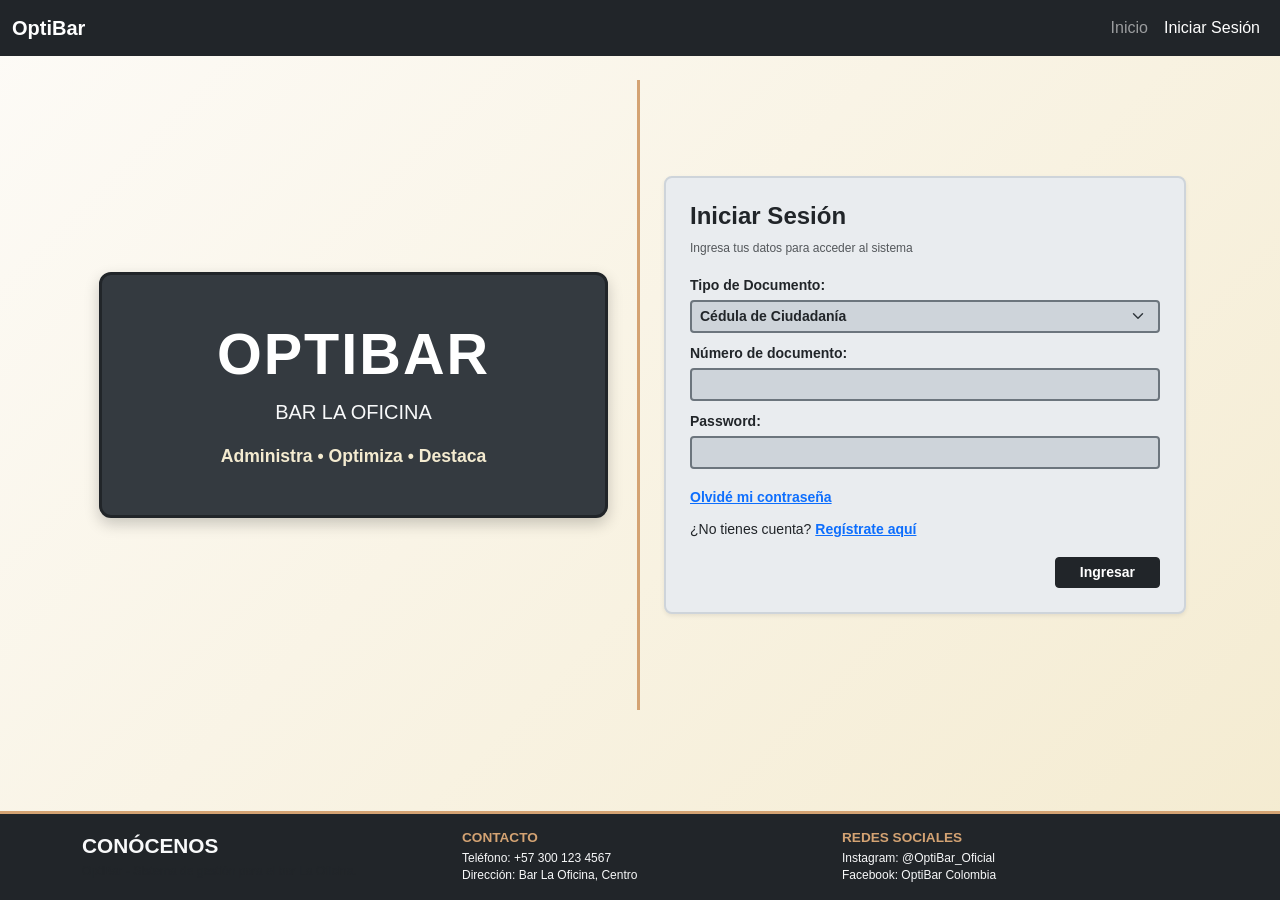
==== login_usuarios.html @ 6a6daa04 "TAMAÑO" ====
<!DOCTYPE html>
<html lang="es">
<head>
    <meta charset="UTF-8">
    <meta name="viewport" content="width=device-width, initial-scale=1.0">
    <title>OptiBar - Iniciar Sesión</title>
    
    <!-- Bootstrap 5 local -->
    <link rel="stylesheet" href="estilos_css/bootstrap.css">
    <!-- Hoja de estilos del login -->
    <link rel="stylesheet" href="estilos_css/estilo_login.css">
</head>
<body class="fondo-bar-cálido d-flex flex-column min-vh-100">

    <!-- BARRA DE NAVEGACIÓN -->
    <nav class="navbar navbar-expand-lg navbar-dark bg-dark">
        <div class="container-fluid">
            <a class="navbar-brand fw-bold" href="index.html">OptiBar</a>
            <div class="collapse navbar-collapse justify-content-end" id="navbarNav">
                <ul class="navbar-nav">
                    <li class="nav-item">
                        <a class="nav-link" href="index.html">Inicio</a>
                    </li>
                    <li class="nav-item">
                        <a class="nav-link active" href="login_usuarios.html">Iniciar Sesión</a>
                    </li>
                </ul>
            </div>
        </div>
    </nav>

    <!-- CONTENEDOR PRINCIPAL -->
    <div class="container mt-4 mb-5 flex-grow-1">
        <div class="row d-flex align-items-stretch contenedor-altura-completa">
            
            <!-- COLUMNA IZQUIERDA: OPTIBAR Gigante al margen del recuadro -->
            <div class="col-md-6 border-divider-vertical d-flex align-items-center justify-content-center p-3">
                <div class="caja-titulo-marca-oscura text-center">
                    <h1 class="fw-bold text-white mb-2 titulo-optibar-gigante">OPTIBAR</h1>
                    <p class="fs-5 text-light text-uppercase mb-3">BAR LA OFICINA</p>
                    <p class="texto-eslogan-beige fw-bold mb-0">Administra • Optimiza • Destaca</p>
                </div>
            </div>

            <!-- COLUMNA DERECHA: Formulario de Iniciar Sesión -->
            <div class="col-md-6 d-flex align-items-center p-4">
                <div class="w-100 p-4 caja-formulario-gris shadow-sm">
                    
                    <h4 class="fw-bold mb-2 text-dark">Iniciar Sesión</h4>
                    <p class="mb-3 text-muted texto-arial-black" style="font-size: 0.75rem;">
                        Ingresa tus datos para acceder al sistema
                    </p>

                    <form>
                        <!-- Campo: Tipo de Documento -->
                        <div class="mb-2">
                            <label class="form-label fw-bold small mb-1">Tipo de Documento:</label>
                            <select class="form-select form-select-sm input-fondo-oscuro">
                                <option selected>Cédula de Ciudadanía</option>
                                <option value="1">Tarjeta de Identidad</option>
                                <option value="2">Cédula de Extranjería</option>
                                <option value="3">Pasaporte</option>
                            </select>
                        </div>

                        <!-- Campo: Número de documento -->
                        <div class="mb-2">
                            <label class="form-label fw-bold small mb-1">Número de documento:</label>
                            <input type="number" class="form-control form-control-sm input-fondo-oscuro">
                        </div>

                        <!-- Campo: Password -->
                        <div class="mb-3">
                            <label class="form-label fw-bold small mb-1">Password:</label>
                            <input type="password" class="form-control form-control-sm input-fondo-oscuro">
                        </div>

                        <!-- Enlaces -->
                        <div class="mb-2">
                            <a href="recuperacion_password.html" class="text-primary fw-bold small text-decoration-underline">
                                Olvidé mi contraseña
                            </a>
                        </div>
                        <div class="mb-3">
                            <span class="small">¿No tienes cuenta? </span>
                            <a href="registro_usuarios.html" class="text-primary fw-bold small text-decoration-underline">
                                Regístrate aquí
                            </a>
                        </div>

                        <!-- Botón Ingresar -->
                        <div class="text-end">
                            <button type="button" class="btn btn-dark btn-sm px-4 py-1 fw-bold">
                                Ingresar
                            </button>
                        </div>
                    </form>

                </div>
            </div>

        </div>
    </div>

    <!-- SECCIÓN CONÓCENOS AL FINAL DE LA PÁGINA (FOOTER) -->
    <footer class="footer-conocenos py-3 mt-auto">
        <div class="container text-center text-md-start">
            <div class="row align-items-center">
                <div class="col-md-4 mb-2 mb-md-0">
                    <h3 class="fw-bold text-uppercase mb-1">CONÓCENOS</h3>
                    <p class="text-muted mb-0">OptiBar - Sistema de gestión para el bar La Oficina.</p>
                </div>
                <div class="col-md-4 mb-2 mb-md-0">
                    <h6 class="fw-bold text-uppercase mb-1">Contacto</h6>
                    <p class="mb-0">Teléfono: +57 300 123 4567</p>
                    <p class="mb-0">Dirección: Bar La Oficina, Centro</p>
                </div>
                <div class="col-md-4">
                    <h6 class="fw-bold text-uppercase mb-1">Redes Sociales</h6>
                    <p class="mb-0">Instagram: @OptiBar_Oficial</p>
                    <p class="mb-0">Facebook: OptiBar Colombia</p>
                </div>
            </div>
        </div>
    </footer>

</body>
</html>
---- estilos_css/estilo_login.css ----
/* Tipografía Arial Black */
body {
    font-family: 'Arial Black', Gadget, sans-serif;
}

.texto-arial-black {
    font-family: 'Arial Black', Gadget, sans-serif;
}

/* Fondo con tonos cálidos ambiente bar */
.fondo-bar-cálido {
    background: linear-gradient(135deg, #fdfbf7 0%, #f4ebd0 100%);
    min-height: 100vh;
}

/* Contenedor principal */
.contenedor-altura-completa {
    min-height: 70vh;
}

/* Línea divisoria vertical */
.border-divider-vertical {
    border-right: 3px solid #d4a373;
}

/* Cuadro grande del formulario en gris claro */
.caja-formulario-gris {
    background-color: #e9ecef !important;
    border: 2px solid #ced4da;
    border-radius: 8px;
}

/* Campos de entrada (inputs y selects) en gris más oscuro */
.input-fondo-oscuro {
    background-color: #ced4da !important;
    border: 2px solid #6c757d !important;
    color: #212529 !important;
    font-weight: bold;
}

/* Cuadro oscuro izquierdo */
.caja-titulo-marca-oscura {
    background-color: #343a40;
    color: #ffffff;
    border: 3px solid #212529;
    border-radius: 12px;
    padding: 45px 15px; /* Padding ajustado para dar más espacio a los lados */
    width: 95%;
    box-shadow: 0 6px 15px rgba(0,0,0,0.2);
}

/* TITULO OPTIBAR GIGANTE CASI AL MARGEN */
.titulo-optibar-gigante {
    font-size: 3.6rem; /* Tamaño extra grande para ocupar todo el ancho */
    letter-spacing: 2px;
}

/* Eslogan en tono beige claro */
.texto-eslogan-beige {
    color: #f4ebd0 !important;
    font-size: 1.1rem;
}

/* Pie de página (Footer) CONÓCENOS */
.footer-conocenos {
    background-color: #212529;
    color: #f8f9fa;
    border-top: 3px solid #d4a373;
}

.footer-conocenos h3 {
    font-size: 1.3rem;
}

.footer-conocenos h6 {
    font-size: 0.85rem;
    color: #d4a373;
}

.footer-conocenos p {
    font-size: 0.75rem;
    line-height: 1.4;
}
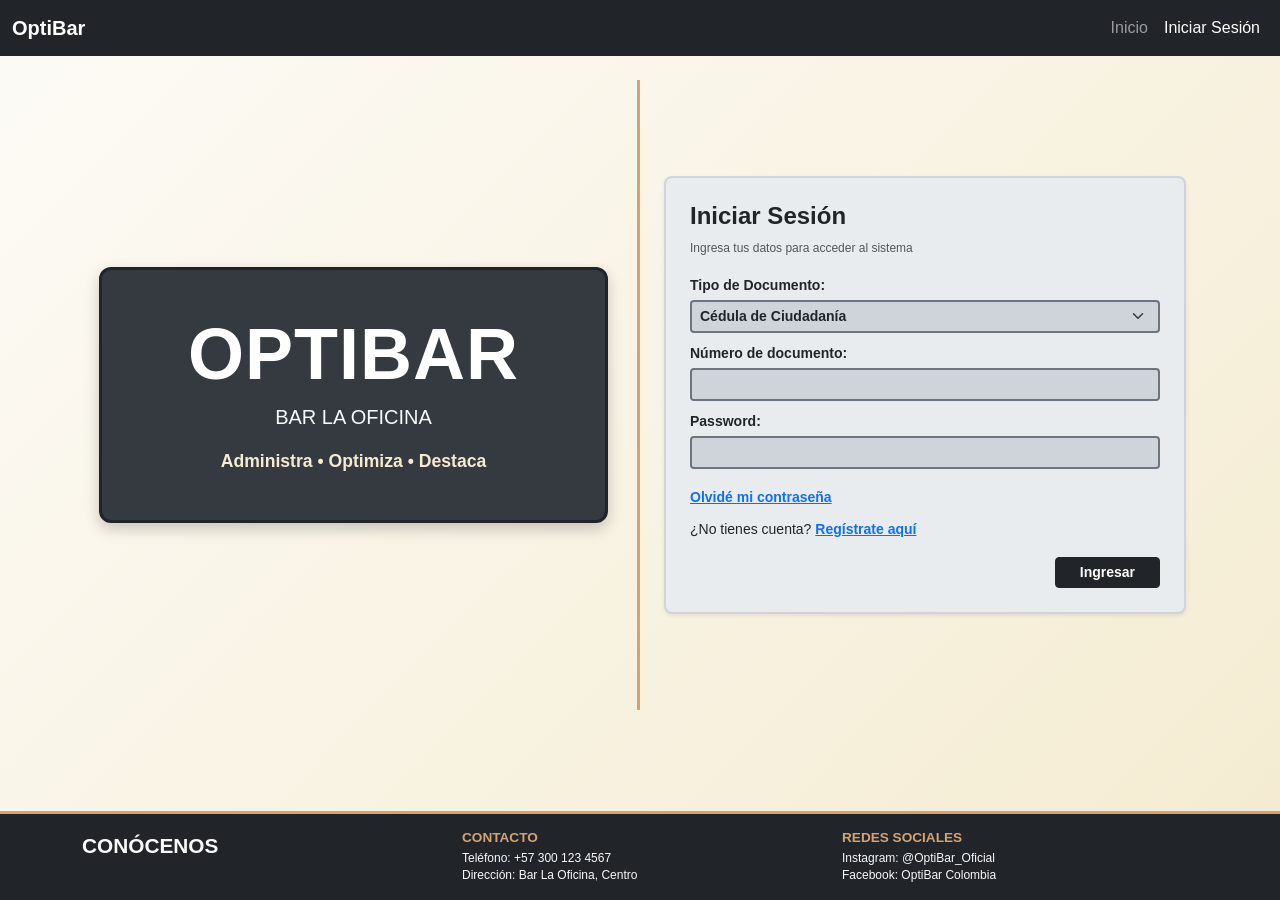
==== commit 0658eb79: "Correcion tamano NAME" ====
--- a/login_usuarios.html
+++ b/login_usuarios.html
@@ -33,10 +33,10 @@
     <div class="container mt-4 mb-5 flex-grow-1">
         <div class="row d-flex align-items-stretch contenedor-altura-completa">
             
-            <!-- COLUMNA IZQUIERDA: OPTIBAR Gigante al margen del recuadro -->
+            <!-- COLUMNA IZQUIERDA: OPTIBAR al máximo tamaño del recuadro -->
             <div class="col-md-6 border-divider-vertical d-flex align-items-center justify-content-center p-3">
                 <div class="caja-titulo-marca-oscura text-center">
-                    <h1 class="fw-bold text-white mb-2 titulo-optibar-gigante">OPTIBAR</h1>
+                    <h1 class="fw-bold text-white mb-2 titulo-optibar-maximo">OPTIBAR</h1>
                     <p class="fs-5 text-light text-uppercase mb-3">BAR LA OFICINA</p>
                     <p class="texto-eslogan-beige fw-bold mb-0">Administra • Optimiza • Destaca</p>
                 </div>
--- a/estilos_css/estilo_login.css
+++ b/estilos_css/estilo_login.css
@@ -38,21 +38,22 @@
     font-weight: bold;
 }
 
-/* Cuadro oscuro izquierdo */
+/* Cuadro oscuro izquierdo con padding horizontal más estrecho para aprovechar el ancho */
 .caja-titulo-marca-oscura {
     background-color: #343a40;
     color: #ffffff;
     border: 3px solid #212529;
     border-radius: 12px;
-    padding: 45px 15px; /* Padding ajustado para dar más espacio a los lados */
+    padding: 45px 10px; 
     width: 95%;
     box-shadow: 0 6px 15px rgba(0,0,0,0.2);
 }
 
-/* TITULO OPTIBAR GIGANTE CASI AL MARGEN */
-.titulo-optibar-gigante {
-    font-size: 3.6rem; /* Tamaño extra grande para ocupar todo el ancho */
-    letter-spacing: 2px;
+/* TITULO OPTIBAR MÁXIMO TAMAÑO (Llega casi a los bordes) */
+.titulo-optibar-maximo {
+    font-size: 4.5rem; 
+    letter-spacing: 1px;
+    line-height: 1.1;
 }
 
 /* Eslogan en tono beige claro */
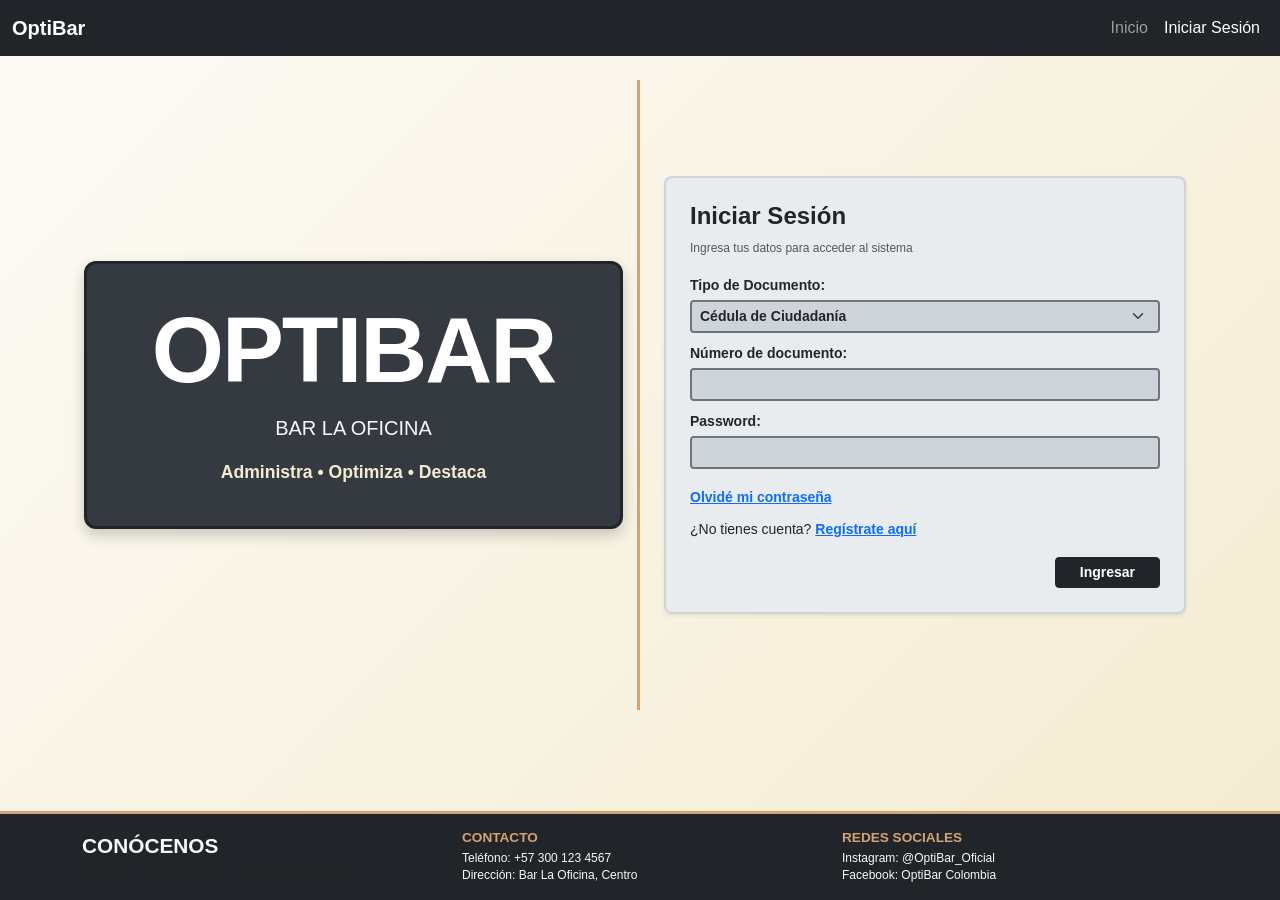
==== commit 08a4eb5a: "ALL" ====
--- a/login_usuarios.html
+++ b/login_usuarios.html
@@ -33,10 +33,10 @@
     <div class="container mt-4 mb-5 flex-grow-1">
         <div class="row d-flex align-items-stretch contenedor-altura-completa">
             
-            <!-- COLUMNA IZQUIERDA: OPTIBAR al máximo tamaño del recuadro -->
-            <div class="col-md-6 border-divider-vertical d-flex align-items-center justify-content-center p-3">
+            <!-- COLUMNA IZQUIERDA: OPTIBAR Extragrande al borde del recuadro -->
+            <div class="col-md-6 border-divider-vertical d-flex align-items-center justify-content-center p-2">
                 <div class="caja-titulo-marca-oscura text-center">
-                    <h1 class="fw-bold text-white mb-2 titulo-optibar-maximo">OPTIBAR</h1>
+                    <h1 class="fw-bold text-white mb-3 titulo-optibar-extragrande">OPTIBAR</h1>
                     <p class="fs-5 text-light text-uppercase mb-3">BAR LA OFICINA</p>
                     <p class="texto-eslogan-beige fw-bold mb-0">Administra • Optimiza • Destaca</p>
                 </div>
--- a/estilos_css/estilo_login.css
+++ b/estilos_css/estilo_login.css
@@ -38,22 +38,23 @@
     font-weight: bold;
 }
 
-/* Cuadro oscuro izquierdo con padding horizontal más estrecho para aprovechar el ancho */
+/* Cuadro oscuro izquierdo abarcando casi todo el espacio */
 .caja-titulo-marca-oscura {
     background-color: #343a40;
     color: #ffffff;
     border: 3px solid #212529;
     border-radius: 12px;
-    padding: 45px 10px; 
-    width: 95%;
+    padding: 40px 5px; /* Casi sin padding horizontal para dar máximo espacio */
+    width: 98%;        /* Ocupa todo el ancho posible */
     box-shadow: 0 6px 15px rgba(0,0,0,0.2);
 }
 
-/* TITULO OPTIBAR MÁXIMO TAMAÑO (Llega casi a los bordes) */
-.titulo-optibar-maximo {
-    font-size: 4.5rem; 
-    letter-spacing: 1px;
-    line-height: 1.1;
+/* TÍTULO OPTIBAR GIGANTE AL MÁXIMO (Llega a los bordes del recuadro negro) */
+.titulo-optibar-extragrande {
+    font-size: 5.8rem; 
+    letter-spacing: -2px; /* Letras juntas para que encajen perfectas a lo ancho */
+    line-height: 1;
+    white-space: nowrap;  /* Evita que se baje de línea */
 }
 
 /* Eslogan en tono beige claro */
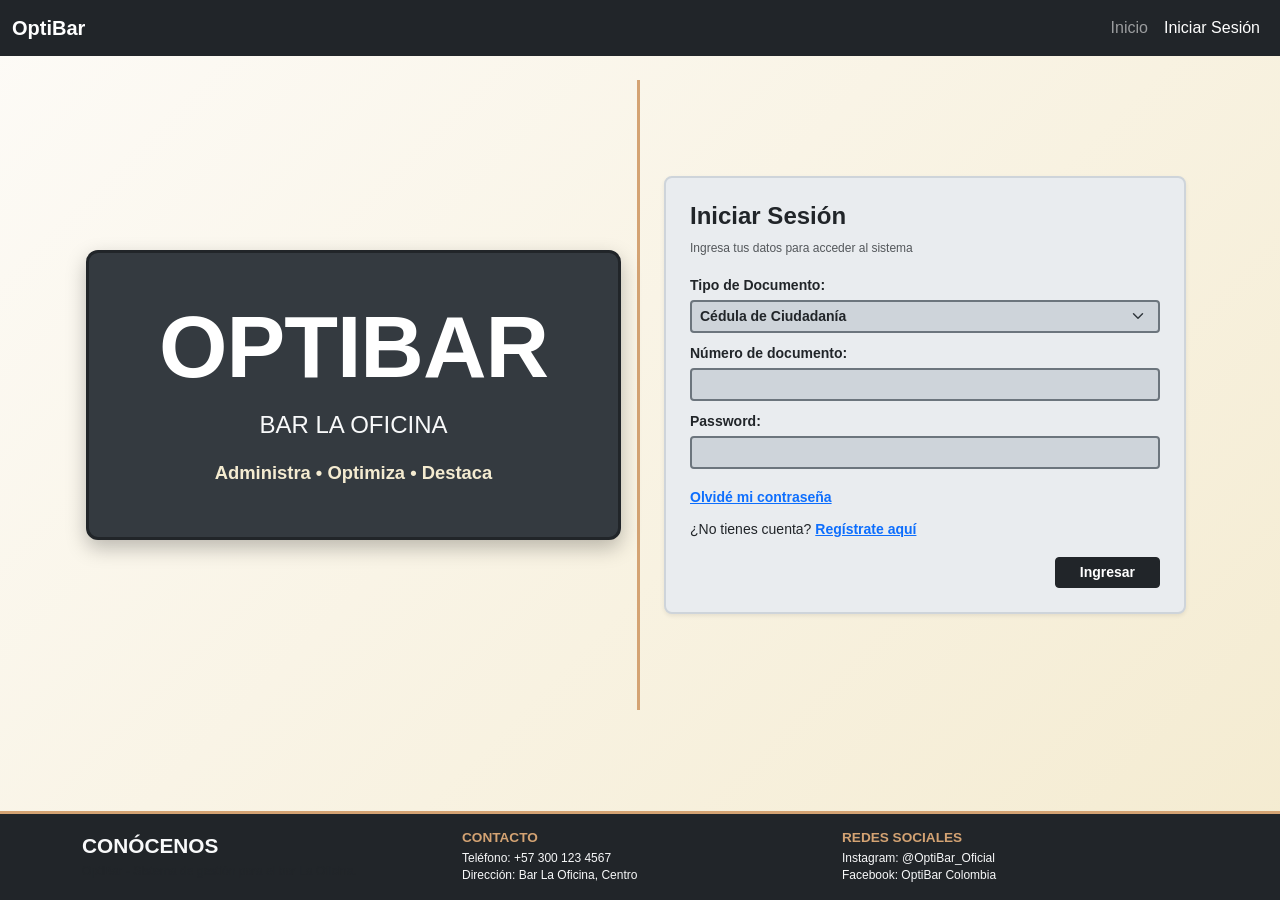
==== commit 47506a83: "ALL" ====
--- a/login_usuarios.html
+++ b/login_usuarios.html
@@ -33,11 +33,11 @@
     <div class="container mt-4 mb-5 flex-grow-1">
         <div class="row d-flex align-items-stretch contenedor-altura-completa">
             
-            <!-- COLUMNA IZQUIERDA: OPTIBAR Extragrande al borde del recuadro -->
-            <div class="col-md-6 border-divider-vertical d-flex align-items-center justify-content-center p-2">
+            <!-- COLUMNA IZQUIERDA: Caja negra grande y expansiva con OPTIBAR imponente -->
+            <div class="col-md-6 border-divider-vertical d-flex align-items-center justify-content-center p-3">
                 <div class="caja-titulo-marca-oscura text-center">
-                    <h1 class="fw-bold text-white mb-3 titulo-optibar-extragrande">OPTIBAR</h1>
-                    <p class="fs-5 text-light text-uppercase mb-3">BAR LA OFICINA</p>
+                    <h1 class="fw-bold text-white mb-3 titulo-optibar-imponente">OPTIBAR</h1>
+                    <p class="fs-4 text-light text-uppercase mb-3">BAR LA OFICINA</p>
                     <p class="texto-eslogan-beige fw-bold mb-0">Administra • Optimiza • Destaca</p>
                 </div>
             </div>
--- a/estilos_css/estilo_login.css
+++ b/estilos_css/estilo_login.css
@@ -38,29 +38,29 @@
     font-weight: bold;
 }
 
-/* Cuadro oscuro izquierdo abarcando casi todo el espacio */
+/* CAJA NEGRA GRANDE Y EXPANSIVA (Ocupa todo el ancho de su columna) */
 .caja-titulo-marca-oscura {
     background-color: #343a40;
     color: #ffffff;
     border: 3px solid #212529;
     border-radius: 12px;
-    padding: 40px 5px; /* Casi sin padding horizontal para dar máximo espacio */
-    width: 98%;        /* Ocupa todo el ancho posible */
-    box-shadow: 0 6px 15px rgba(0,0,0,0.2);
+    padding: 50px 20px;
+    width: 100%;       /* ¡Ahora abarca todo el ancho de la columna izquierda! */
+    box-shadow: 0 8px 20px rgba(0,0,0,0.25);
 }
 
-/* TÍTULO OPTIBAR GIGANTE AL MÁXIMO (Llega a los bordes del recuadro negro) */
-.titulo-optibar-extragrande {
-    font-size: 5.8rem; 
-    letter-spacing: -2px; /* Letras juntas para que encajen perfectas a lo ancho */
+/* TÍTULO OPTIBAR GIGANTE AL BORDE DEL NUEVO CUADRO GRANDE */
+.titulo-optibar-imponente {
+    font-size: 5.5rem;  /* Tamaño masivo */
+    letter-spacing: -1px;
     line-height: 1;
-    white-space: nowrap;  /* Evita que se baje de línea */
+    white-space: nowrap;
 }
 
 /* Eslogan en tono beige claro */
 .texto-eslogan-beige {
     color: #f4ebd0 !important;
-    font-size: 1.1rem;
+    font-size: 1.15rem;
 }
 
 /* Pie de página (Footer) CONÓCENOS */
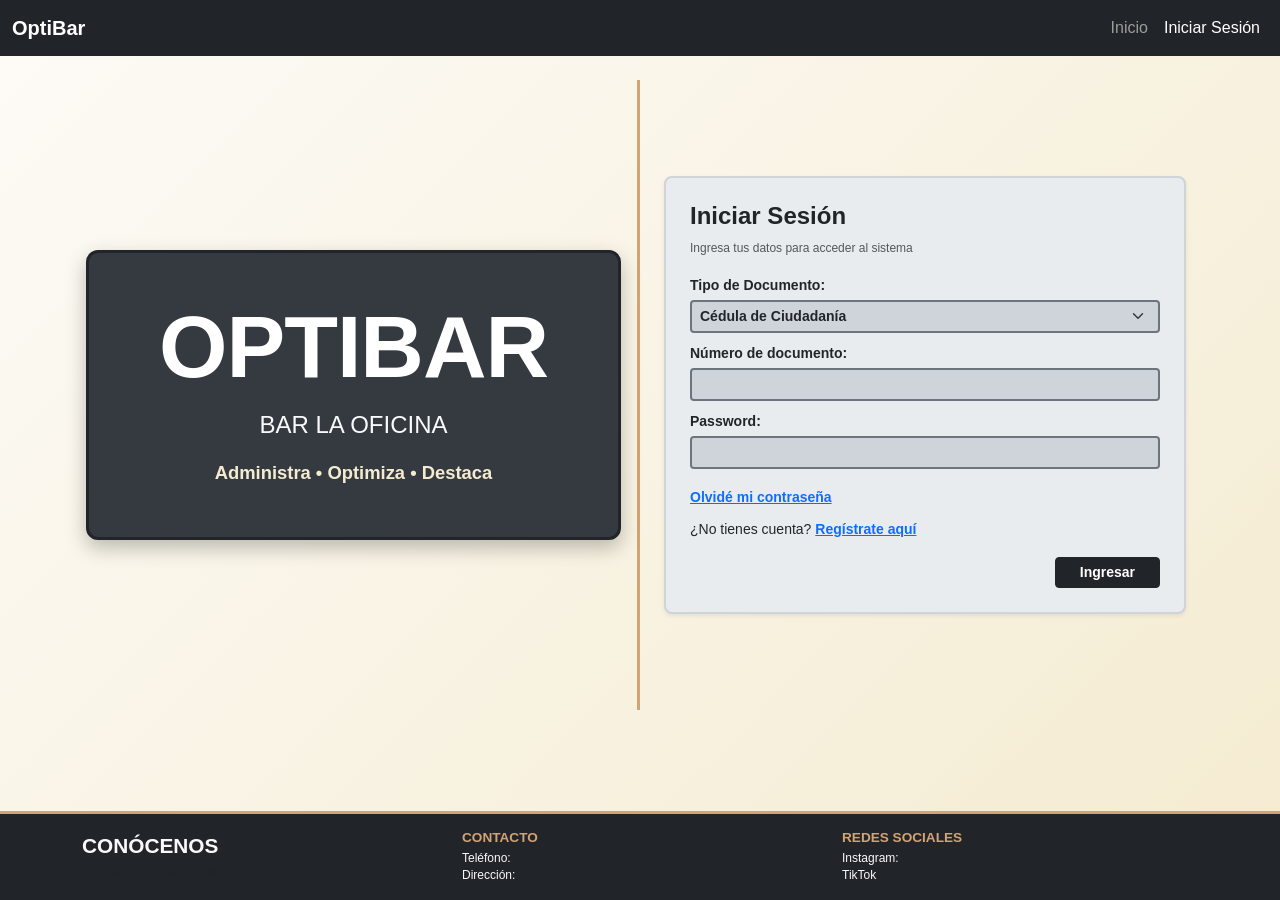
==== commit 6e80deb1: "FOOTER" ====
--- a/login_usuarios.html
+++ b/login_usuarios.html
@@ -112,13 +112,13 @@
                 </div>
                 <div class="col-md-4 mb-2 mb-md-0">
                     <h6 class="fw-bold text-uppercase mb-1">Contacto</h6>
-                    <p class="mb-0">Teléfono: +57 300 123 4567</p>
-                    <p class="mb-0">Dirección: Bar La Oficina, Centro</p>
+                    <p class="mb-0">Teléfono:</p>
+                    <p class="mb-0">Dirección:</p>
                 </div>
                 <div class="col-md-4">
                     <h6 class="fw-bold text-uppercase mb-1">Redes Sociales</h6>
-                    <p class="mb-0">Instagram: @OptiBar_Oficial</p>
-                    <p class="mb-0">Facebook: OptiBar Colombia</p>
+                    <p class="mb-0">Instagram:</p>
+                    <p class="mb-0">TikTok</p>
                 </div>
             </div>
         </div>
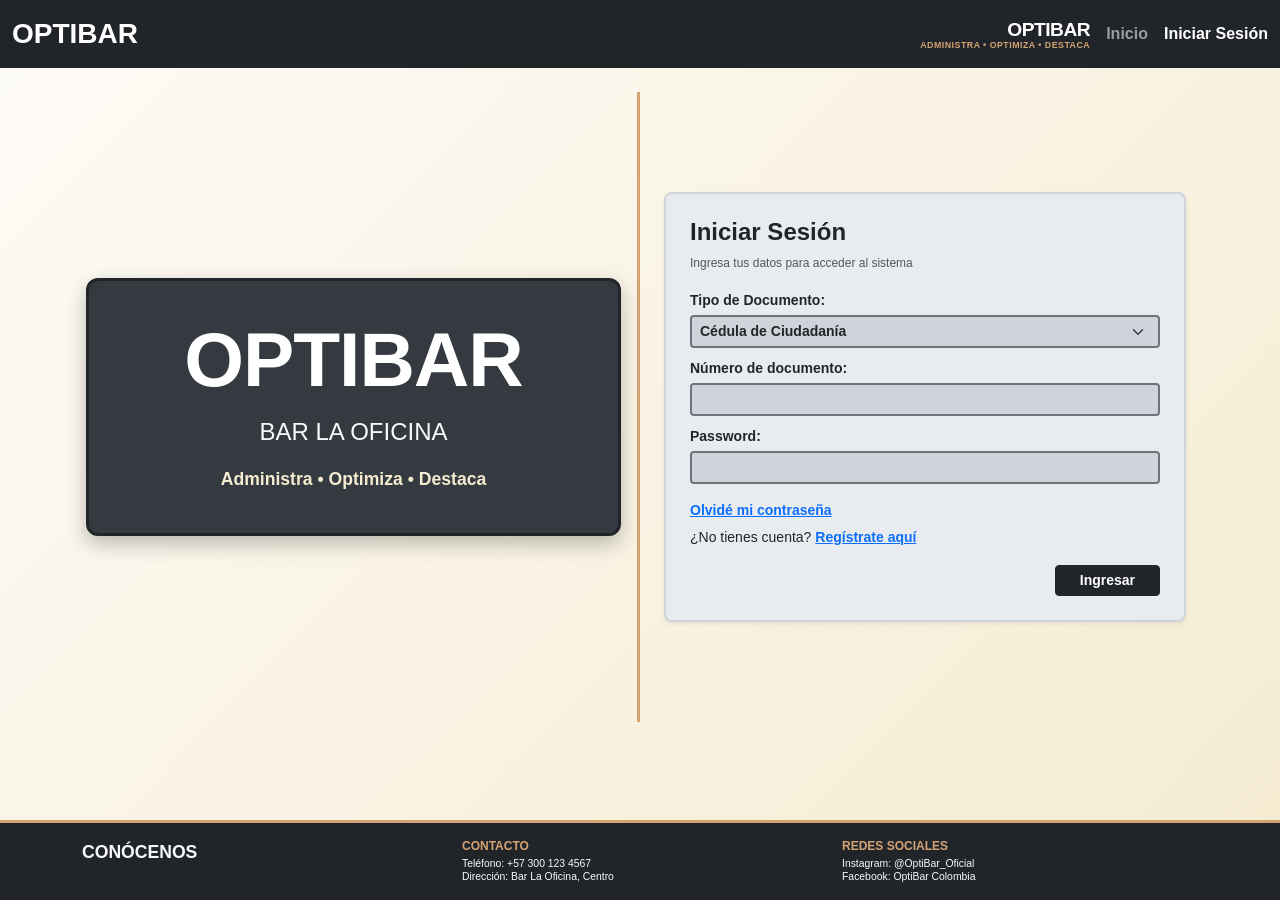
==== commit a449c297: "SIZE" ====
--- a/login_usuarios.html
+++ b/login_usuarios.html
@@ -12,37 +12,47 @@
 </head>
 <body class="fondo-bar-cálido d-flex flex-column min-vh-100">
 
-    <!-- BARRA DE NAVEGACIÓN -->
-    <nav class="navbar navbar-expand-lg navbar-dark bg-dark">
-        <div class="container-fluid">
-            <a class="navbar-brand fw-bold" href="index.html">OptiBar</a>
-            <div class="collapse navbar-collapse justify-content-end" id="navbarNav">
-                <ul class="navbar-nav">
+    <!-- BARRA DE NAVEGACIÓN NUEVA (SIN BARRA DE BÚSQUEDA) -->
+    <nav class="navbar navbar-expand-lg navbar-dark bg-dark py-2">
+        <div class="container-fluid d-flex align-items-center justify-content-between">
+            
+            <!-- MARCA PRINCIPAL IZQUIERDA -->
+            <a class="navbar-brand fw-bold fs-3 text-white m-0" href="index.html">OPTIBAR</a>
+
+            <!-- DERECHA: OPTIBAR + SLOGAN + ENLACES DE NAVEGACIÓN DE CORRIDO -->
+            <div class="d-flex align-items-center gap-3">
+                <div class="text-end marca-superior-derecha d-none d-xl-block">
+                    <h6 class="titulo-optibar-header fw-bold">OPTIBAR</h6>
+                    <p class="eslogan-optibar-header fw-bold text-uppercase">Administra • Optimiza • Destaca</p>
+                </div>
+
+                <ul class="navbar-nav flex-row gap-3 m-0 align-items-center">
                     <li class="nav-item">
-                        <a class="nav-link" href="index.html">Inicio</a>
+                        <a class="nav-link fw-bold p-0" href="index.html">Inicio</a>
                     </li>
                     <li class="nav-item">
-                        <a class="nav-link active" href="login_usuarios.html">Iniciar Sesión</a>
+                        <a class="nav-link active fw-bold p-0" href="login_usuarios.html">Iniciar Sesión</a>
                     </li>
                 </ul>
             </div>
+
         </div>
     </nav>
 
-    <!-- CONTENEDOR PRINCIPAL -->
+    <!-- CONTENEDOR PRINCIPAL DEL LOGIN -->
     <div class="container mt-4 mb-5 flex-grow-1">
         <div class="row d-flex align-items-stretch contenedor-altura-completa">
             
-            <!-- COLUMNA IZQUIERDA: Caja negra grande y expansiva con OPTIBAR imponente -->
+            <!-- COLUMNA IZQUIERDA: Caja negra con la marca -->
             <div class="col-md-6 border-divider-vertical d-flex align-items-center justify-content-center p-3">
                 <div class="caja-titulo-marca-oscura text-center">
-                    <h1 class="fw-bold text-white mb-3 titulo-optibar-imponente">OPTIBAR</h1>
+                    <h1 class="fw-bold mb-3 titulo-optibar-imponente">OPTIBAR</h1>
                     <p class="fs-4 text-light text-uppercase mb-3">BAR LA OFICINA</p>
                     <p class="texto-eslogan-beige fw-bold mb-0">Administra • Optimiza • Destaca</p>
                 </div>
             </div>
 
-            <!-- COLUMNA DERECHA: Formulario de Iniciar Sesión -->
+            <!-- COLUMNA DERECHA: Formulario de Login -->
             <div class="col-md-6 d-flex align-items-center p-4">
                 <div class="w-100 p-4 caja-formulario-gris shadow-sm">
                     
@@ -52,7 +62,6 @@
                     </p>
 
                     <form>
-                        <!-- Campo: Tipo de Documento -->
                         <div class="mb-2">
                             <label class="form-label fw-bold small mb-1">Tipo de Documento:</label>
                             <select class="form-select form-select-sm input-fondo-oscuro">
@@ -63,36 +72,33 @@
                             </select>
                         </div>
 
-                        <!-- Campo: Número de documento -->
                         <div class="mb-2">
                             <label class="form-label fw-bold small mb-1">Número de documento:</label>
                             <input type="number" class="form-control form-control-sm input-fondo-oscuro">
                         </div>
 
-                        <!-- Campo: Password -->
                         <div class="mb-3">
                             <label class="form-label fw-bold small mb-1">Password:</label>
                             <input type="password" class="form-control form-control-sm input-fondo-oscuro">
                         </div>
 
-                        <!-- Enlaces -->
-                        <div class="mb-2">
+                        <div class="mb-3 d-flex flex-column gap-1">
                             <a href="recuperacion_password.html" class="text-primary fw-bold small text-decoration-underline">
                                 Olvidé mi contraseña
                             </a>
-                        </div>
-                        <div class="mb-3">
-                            <span class="small">¿No tienes cuenta? </span>
-                            <a href="registro_usuarios.html" class="text-primary fw-bold small text-decoration-underline">
-                                Regístrate aquí
-                            </a>
+                            <div>
+                                <span class="small">¿No tienes cuenta? </span>
+                                <a href="registro_usuarios.html" class="text-primary fw-bold small text-decoration-underline">
+                                    Regístrate aquí
+                                </a>
+                            </div>
                         </div>
 
                         <!-- Botón Ingresar -->
                         <div class="text-end">
-                            <button type="button" class="btn btn-dark btn-sm px-4 py-1 fw-bold">
+                            <a href="index.html" class="btn btn-dark btn-sm px-4 py-1 fw-bold text-decoration-none">
                                 Ingresar
-                            </button>
+                            </a>
                         </div>
                     </form>
 
@@ -102,7 +108,7 @@
         </div>
     </div>
 
-    <!-- SECCIÓN CONÓCENOS AL FINAL DE LA PÁGINA (FOOTER) -->
+    <!-- SECCIÓN CONÓCENOS (FOOTER) -->
     <footer class="footer-conocenos py-3 mt-auto">
         <div class="container text-center text-md-start">
             <div class="row align-items-center">
@@ -112,13 +118,13 @@
                 </div>
                 <div class="col-md-4 mb-2 mb-md-0">
                     <h6 class="fw-bold text-uppercase mb-1">Contacto</h6>
-                    <p class="mb-0">Teléfono:</p>
-                    <p class="mb-0">Dirección:</p>
+                    <p class="mb-0">Teléfono: +57 300 123 4567</p>
+                    <p class="mb-0">Dirección: Bar La Oficina, Centro</p>
                 </div>
                 <div class="col-md-4">
                     <h6 class="fw-bold text-uppercase mb-1">Redes Sociales</h6>
-                    <p class="mb-0">Instagram:</p>
-                    <p class="mb-0">TikTok</p>
+                    <p class="mb-0">Instagram: @OptiBar_Oficial</p>
+                    <p class="mb-0">Facebook: OptiBar Colombia</p>
                 </div>
             </div>
         </div>
--- a/estilos_css/estilo_login.css
+++ b/estilos_css/estilo_login.css
@@ -1,4 +1,4 @@
-/* Tipografía Arial Black */
+/* Tipografía Arial Black general */
 body {
     font-family: 'Arial Black', Gadget, sans-serif;
 }
@@ -7,7 +7,7 @@
     font-family: 'Arial Black', Gadget, sans-serif;
 }
 
-/* Fondo con tonos cálidos ambiente bar */
+/* Fondo cálido ambiente bar */
 .fondo-bar-cálido {
     background: linear-gradient(135deg, #fdfbf7 0%, #f4ebd0 100%);
     min-height: 100vh;
@@ -30,7 +30,7 @@
     border-radius: 8px;
 }
 
-/* Campos de entrada (inputs y selects) en gris más oscuro */
+/* Campos de entrada en gris más oscuro */
 .input-fondo-oscuro {
     background-color: #ced4da !important;
     border: 2px solid #6c757d !important;
@@ -38,48 +38,72 @@
     font-weight: bold;
 }
 
-/* CAJA NEGRA GRANDE Y EXPANSIVA (Ocupa todo el ancho de su columna) */
+/* Caja negra de la marca a la izquierda */
 .caja-titulo-marca-oscura {
     background-color: #343a40;
     color: #ffffff;
     border: 3px solid #212529;
     border-radius: 12px;
-    padding: 50px 20px;
-    width: 100%;       /* ¡Ahora abarca todo el ancho de la columna izquierda! */
+    padding: 40px 20px;
+    width: 100%;
     box-shadow: 0 8px 20px rgba(0,0,0,0.25);
 }
 
-/* TÍTULO OPTIBAR GIGANTE AL BORDE DEL NUEVO CUADRO GRANDE */
 .titulo-optibar-imponente {
-    font-size: 5.5rem;  /* Tamaño masivo */
+    font-size: 4.8rem;
     letter-spacing: -1px;
     line-height: 1;
     white-space: nowrap;
+    color: #ffffff !important;
 }
 
-/* Eslogan en tono beige claro */
 .texto-eslogan-beige {
     color: #f4ebd0 !important;
-    font-size: 1.15rem;
+    font-size: 1.1rem;
 }
 
-/* Pie de página (Footer) CONÓCENOS */
+/* Estilos para la marca y eslogan reubicados en la esquina superior derecha del Navbar */
+.marca-superior-derecha {
+    line-height: 1.1;
+    white-space: nowrap;
+}
+
+.titulo-optibar-header {
+    font-size: 1.2rem;
+    letter-spacing: -0.5px;
+    color: #ffffff;
+    margin: 0;
+}
+
+.eslogan-optibar-header {
+    font-size: 0.55rem;
+    color: #d4a373;
+    margin: 0;
+    letter-spacing: 0.5px;
+}
+
+/* Enlaces del navbar de corrido */
+.nav-link {
+    white-space: nowrap;
+}
+
+/* FOOTER ESTÁNDAR */
 .footer-conocenos {
-    background-color: #212529;
-    color: #f8f9fa;
+    background-color: #212529 !important;
+    color: #f8f9fa !important;
     border-top: 3px solid #d4a373;
 }
 
 .footer-conocenos h3 {
-    font-size: 1.3rem;
+    font-size: 1.1rem;
 }
 
 .footer-conocenos h6 {
-    font-size: 0.85rem;
+    font-size: 0.75rem;
     color: #d4a373;
 }
 
 .footer-conocenos p {
-    font-size: 0.75rem;
-    line-height: 1.4;
+    font-size: 0.65rem;
+    line-height: 1.3;
 }
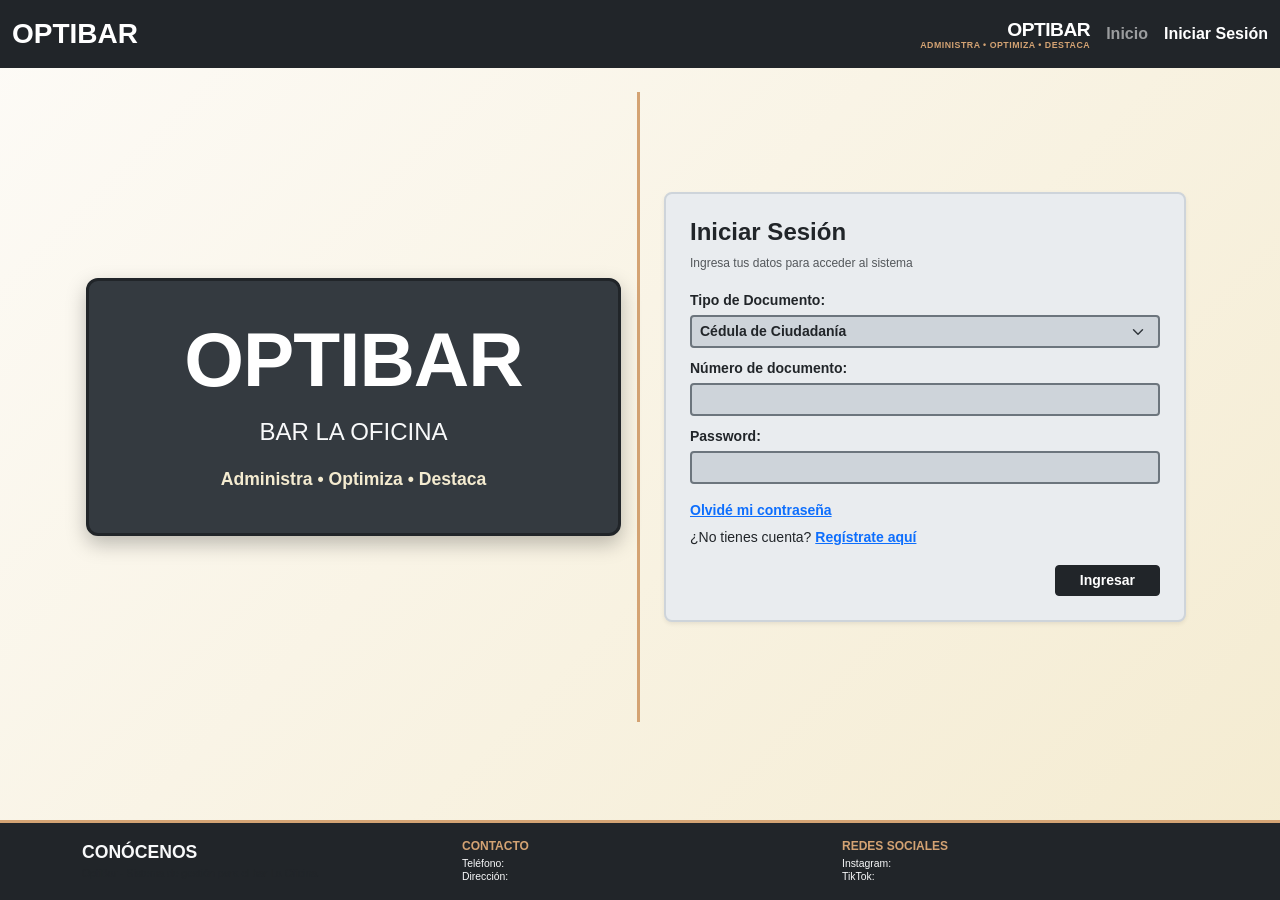
==== commit 82293740: "SIZE" ====
--- a/login_usuarios.html
+++ b/login_usuarios.html
@@ -12,7 +12,7 @@
 </head>
 <body class="fondo-bar-cálido d-flex flex-column min-vh-100">
 
-    <!-- BARRA DE NAVEGACIÓN NUEVA (SIN BARRA DE BÚSQUEDA) -->
+    <!-- BARRA DE NAVEGACIÓN (CON EL NOMBRE Y SLOGAN A LA DERECHA) -->
     <nav class="navbar navbar-expand-lg navbar-dark bg-dark py-2">
         <div class="container-fluid d-flex align-items-center justify-content-between">
             
@@ -21,7 +21,7 @@
 
             <!-- DERECHA: OPTIBAR + SLOGAN + ENLACES DE NAVEGACIÓN DE CORRIDO -->
             <div class="d-flex align-items-center gap-3">
-                <div class="text-end marca-superior-derecha d-none d-xl-block">
+                <div class="text-end marca-superior-derecha">
                     <h6 class="titulo-optibar-header fw-bold">OPTIBAR</h6>
                     <p class="eslogan-optibar-header fw-bold text-uppercase">Administra • Optimiza • Destaca</p>
                 </div>
@@ -118,17 +118,18 @@
                 </div>
                 <div class="col-md-4 mb-2 mb-md-0">
                     <h6 class="fw-bold text-uppercase mb-1">Contacto</h6>
-                    <p class="mb-0">Teléfono: +57 300 123 4567</p>
-                    <p class="mb-0">Dirección: Bar La Oficina, Centro</p>
+                    <p class="mb-0">Teléfono:</p>
+                    <p class="mb-0">Dirección:</p>
                 </div>
                 <div class="col-md-4">
                     <h6 class="fw-bold text-uppercase mb-1">Redes Sociales</h6>
-                    <p class="mb-0">Instagram: @OptiBar_Oficial</p>
-                    <p class="mb-0">Facebook: OptiBar Colombia</p>
+                    <p class="mb-0">Instagram:</p>
+                    <p class="mb-0">TikTok:</p>
                 </div>
             </div>
         </div>
     </footer>
 
 </body>
-</html>+</html>
+
